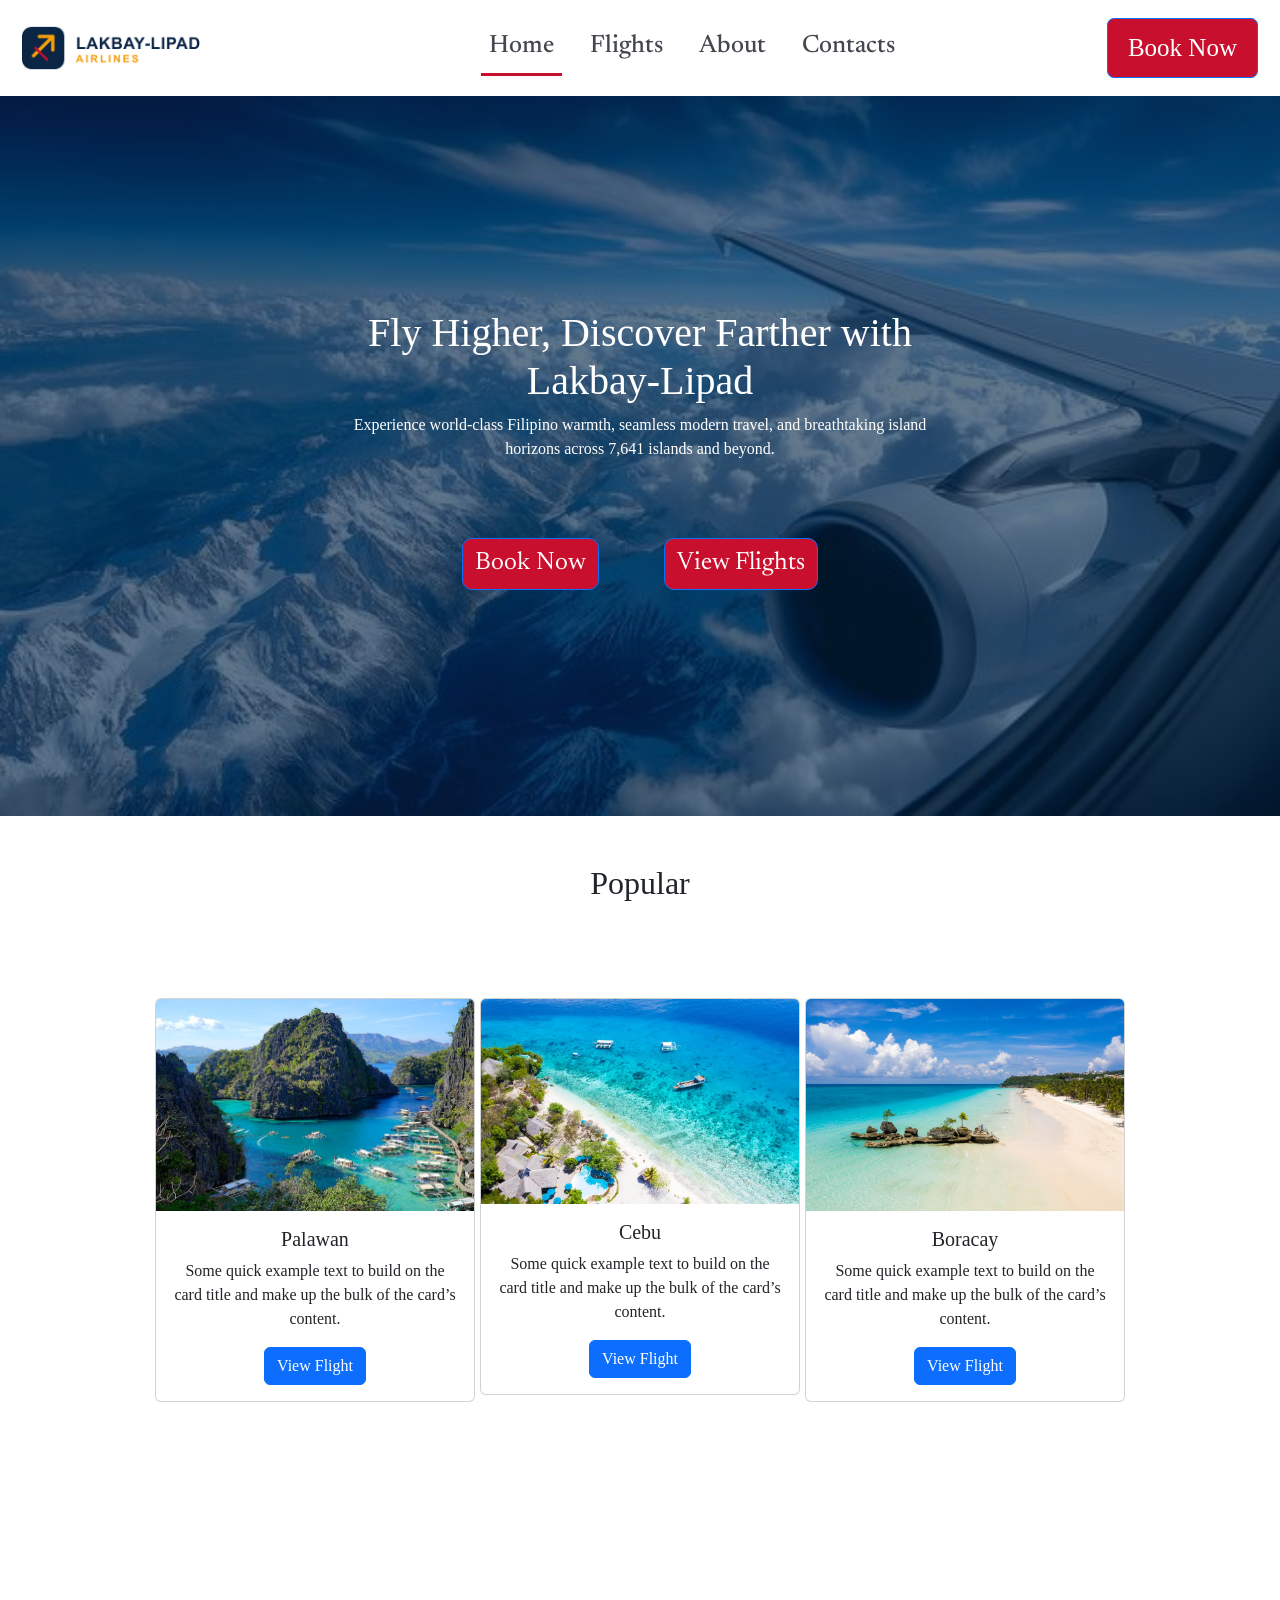
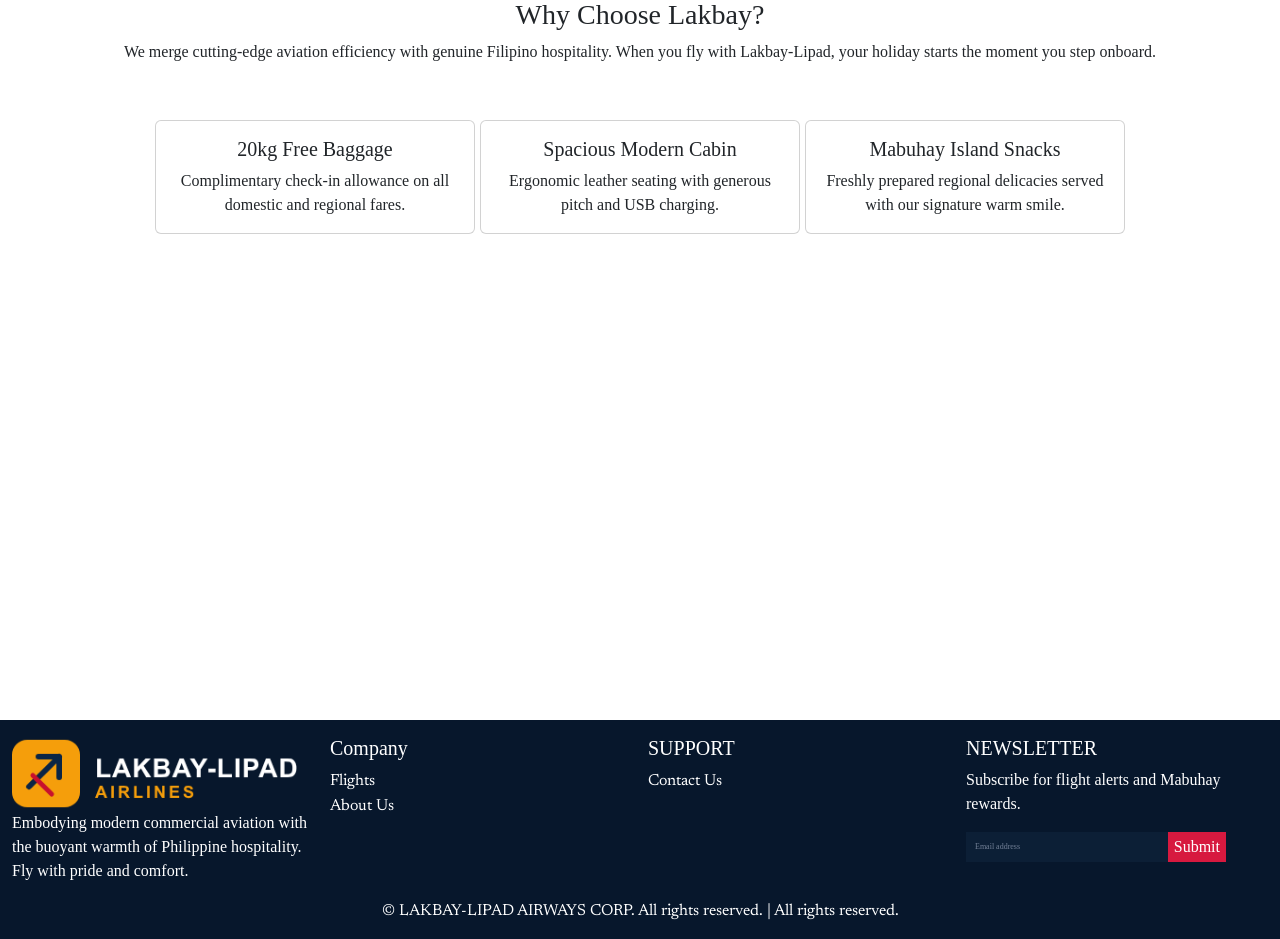
==== index.html @ 514e3f29 "Added capstone 1" ====
<!DOCTYPE html>
<html lang="en">
<head>
    <meta charset="UTF-8">
    <meta name="viewport" content="width=device-width, initial-scale=1.0">
    <title>Document</title>
    <!-- Font Style -->
    <link rel="preconnect" href="https://fonts.googleapis.com">
    <link rel="preconnect" href="https://fonts.gstatic.com" crossorigin>
    <link href="https://fonts.googleapis.com/css2?family=Newsreader:ital,opsz,wght@0,6..72,200..800;1,6..72,200..800&display=swap" rel="stylesheet">
    <!-- External CSS -->
    <link rel="stylesheet" href="./index.css">
    <!-- Bootstrap Css -->
    <link href="https://cdn.jsdelivr.net/npm/bootstrap@5.0.2/dist/css/bootstrap.min.css" rel="stylesheet" integrity="sha384-EVSTQN3/azprG1Anm3QDgpJLIm9Nao0Yz1ztcQTwFspd3yD65VohhpuuCOmLASjC" crossorigin="anonymous">
</head>
<body>
    <nav class="navbar navbar-expand-lg navbar-light bg-white">
        <div class="container-fluid">
            
            <!-- Logo -->
            <a id="navlogo" class="navbar-brand" href="./index.html">
                <img 
                src="./images/lakbaylipadlogo.png" 
                alt="Lakbay-Lipad Airlines"
                height="100%">
            </a>
            
            <!-- Hamburger -->
            <button id="Hamburger" 
            class="navbar-toggler" 
            type="button"
            data-bs-toggle="collapse"
            data-bs-target="#navbarNavAltMarkup"
            aria-controls="navbarNavAltMarkup"
            aria-expanded="false"
            aria-label="Toggle navigation">
            
            <span class="navbar-toggler-icon"></span>
            </button>
        
            <!-- Collapsible content -->
            <div class="collapse navbar-collapse" id="navbarNavAltMarkup">
            
                <!-- Navigation -->
                <div class="navbar-nav mx-auto text-center">
                    <a class="nav-link active" href="./index.html">Home</a>
                    <a class="nav-link" href="./Flights.html">Flights</a>
                    <a class="nav-link" href="./About.html">About</a>
                    <a class="nav-link" href="./Contact.html">Contacts</a>
                </div>
                
                <!-- Book button -->
                <div class="text-center">
                    <a id="book" class="btn btn-primary" href="./Flights.html">
                        Book Now
                    </a>
                </div>
            
            </div>
        
        </div>
    </nav>

<div class="container-fluid" id="landing">
    <div class="row justify-content-center py-5">
        <div class="col-md-6 pt-md-5 text-center text-white">
            <h1>Fly Higher, Discover Farther with
                Lakbay-Lipad
            </h1>
            <p>Experience world-class Filipino warmth, seamless modern travel, and
                breathtaking island horizons across 7,641 islands and beyond.
            </p>
            <!-- <button class="btn-primary">Book Now</button> -->
            <a id="booknow" class="btn btn-primary" href="./Flights.html" role="button">Book Now</a>
            <a class="btn btn-primary" href="./Flights.html" role="button">View Flights</a>
            
        </div>
    </div>
    
</div>
<!-- Featured Section -->
<div class="featured-section">
    
    <h2 class="text-center p-5">
        Popular 
    </h2>
    
    <div class="featured-cards">
        
        <!-- Card 1 -->
        <div class="featured-card">
            <div class="card">
                <img src="./images/Palawan.jpg" class="card-img-top img-fluid" alt="...">
                
                <div class="card-body text-center">
                    <h5 class="card-title">Palawan</h5>
                    
                    <p class="card-text">
                        Some quick example text to build on the card
                        title and make up the bulk of the card’s content.
                    </p>
                    
                    <a href="./PuertoPrincesaFlightDetails.html" class="btn btn-primary">
                        View Flight
                    </a>
                </div>
            </div>
        </div>
        
        <!-- Card 2 -->
        <div class="featured-card">
            <div class="card">
                <img src="./images/cebu.jpg" class="card-img-top img-fluid" alt="...">
                
                <div class="card-body text-center">
                    <h5 class="card-title">Cebu</h5>
                    
                    <p class="card-text">
                        Some quick example text to build on the card
                        title and make up the bulk of the card’s content.
                    </p>
                    
                    <a href="./CebuFlightDetails.html" class="btn btn-primary">
                        View Flight
                    </a>
                </div>
            </div>
        </div>
        
        <!-- Card 3 -->
        <div class="featured-card">
            <div class="card">
                <img src="./images/caticlan.jpg" class="card-img-top img-fluid" alt="...">
                
                <div class="card-body text-center">
                    <h5 class="card-title">Boracay</h5>
                    
                    <p class="card-text">
                        Some quick example text to build on the card
                        title and make up the bulk of the card’s content.
                    </p>
                    
                    <a href="./CaticlanFlightDetails.html" class="btn btn-primary">
                        View Flight
                    </a>
                </div>
            </div>
        </div>
        
    </div>
    
</div>

<!-- Featured Section -->
<div class="featured-section justify-content-center text-center">
    
    <h3 class="text-center">
        Why Choose Lakbay?
    </h3>
    <p>We merge cutting-edge aviation efficiency with genuine Filipino hospitality. When
        you fly with Lakbay-Lipad, your holiday starts the moment you step onboard.</p>
        
        <div class="featured-cards">
            
            <!-- Card 1 -->
            <div class="featured-card">
                <div class="card">
                    <div class="card-body">
                        <h5 class="card-title">20kg Free Baggage</h5>
                        
                        <p class="card-text">
                            Complimentary check-in allowance on
                            all domestic and regional fares.
                        </p>
                    </div>
                </div>
            </div>
            
            <!-- Card 2 -->
            <div class="featured-card">
                <div class="card">
                    <div class="card-body">
                        <h5 class="card-title">Spacious Modern Cabin</h5>
                        
                        <p class="card-text">
                            Ergonomic leather seating with
                            generous pitch and USB charging.
                        </p>
                    </div>
                </div>
            </div>
            
            <!-- Card 3 -->
            <div class="featured-card">
                <div class="card">
                    <div class="card-body">
                        <h5 class="card-title">Mabuhay Island Snacks</h5>
                        
                        <p class="card-text">
                            Freshly prepared regional delicacies
                            served with our signature warm smile.
                        </p>
                        
                    </div>
                </div>
            </div>
            
        </div>
        
    </div>
    
    <!--Footer Start-->
    
    <footer id="footer" class="text-white d-flex justify-content-center d-grid gap-2 py-3">
        <div class="container-fluid">
            <div class="row g-3">
                <!-- logo -->
                <div class="col-lg-3">
                    <img src="./images/lakbay-lipadlogo.png" alt="" class="img-fluid">
                    <p>Embodying modern commercial aviation with
                        the buoyant warmth of Philippine hospitality.
                        Fly with pride and comfort.
                    </p>
                </div>
                <!-- company -->
                <div class="col-lg-3">
                    <h5>
                        Company
                    </h5>
                    <div><a href="./Flights.html">Flights</a></div>
                    <div><a href="./About.html">About Us</a></div>
                </div>
                <!-- company -->
                <div class="col-lg-3">
                    <h5>
                        SUPPORT
                    </h5>
                    <a href="./Contact.html">Contact Us</a>
                </div>
                <!-- company -->
                <div class="col-lg-3">
                    <h5>
                        NEWSLETTER
                    </h5>
                    <p>
                        Subscribe for flight alerts and
                        Mabuhay rewards.
                    </p>
                    
                    <div class="newsletter">
                        
                        <input
                        type="email"
                        placeholder="Email address">
                        
                        <button>
                            Submit
                        </button>
                    </div>
                    
                </div>
            </div>
            <div class="row">
                <span>&copy;  LAKBAY-LIPAD AIRWAYS CORP. All rights reserved.
                    |
                    All rights reserved.
                </span>
            </div>
            
        </footer>
        
        <!-- Bootstrap JS -->
        <script src="https://cdn.jsdelivr.net/npm/bootstrap@5.0.2/dist/js/bootstrap.bundle.min.js" integrity="sha384-MrcW6ZMFYlzcLA8Nl+NtUVF0sA7MsXsP1UyJoMp4YLEuNSfAP+JcXn/tWtIaxVXM" crossorigin="anonymous">
        </script>
    </body>
    </html>
---- index.css ----
* {
    box-sizing: border-box;
    font-family: "Montserat";
}
/* Navbar and footer */
nav a{
    font-family: "Newsreader", serif !important;
    font-style: medium !important;
    font-weight: 500 !important;
    font-size: 25px !important;
    line-height: 100%;
    text-align: center;
    margin: 10px;
    color: #44474E !important;
    text-decoration: underline;
    text-decoration: #07172C !important;
}
.navbar-nav a {
  float: left;
  display: block;
  color: #f2f2f2;
  text-align: center;
  padding: 14px 16px;
  text-decoration: none;
  font-size: 17px;
  border-bottom: 3px solid transparent;
}
.navbar-nav a:hover {
  border-bottom: 3px solid #C8102E;
}
.navbar-nav a.active {
  border-bottom: 3px solid #C8102E;
}
#navlogo{
    height: 60px;
}
#footer{
    font-family: "Newsreader", serif;
    background-color: #07172C;
}
#footer span{
    font-family: "Newsreader", serif;
    text-align: center;
}
#footer a{
    font-family: "Newsreader", serif;
    text-decoration: none;
    color: white;
}
nav #book{
    font-family: 'Montserrat' !important;
    color: white !important;
    background-color: #C8102E;
    border-radius: 7px;
    padding: 10px 20px;
    font-size: 18px;
}
nav #Hamburger{
    border-color: black;
}
.newsletter {
    display: flex;

    max-width: 260px;
}

.newsletter input {
    flex: 1;

    border: 0;
    outline: none;

    background: #0c1f36;

    color: white;

    padding: 9px;

    font-size: 8px;
}

.newsletter input::placeholder {
    color: #738197;
}

.newsletter button {

    border: 0;

    background: #d7193f;

    color: white;
}
/*-------------------------------------- Navbar and Footer end -------------------------------------------*/

/*----------------------------------- index.html page-----------------------------------------------------*/

#landing {
    align-content: center;
    height: 80vh;
    background: linear-gradient(
        rgba(0, 34, 65, 0.61),
        rgba(0, 34, 65, 0.61)
    ),
    
        url("./images/planeinclouds.jpg");
        background-repeat: no-repeat;
        background-size: cover;
}
#landing h1,p{
    font-family: 'Montserrat' !important;
}

#landing a{
    font-family: "Newsreader", serif;
    margin: 10% 5%;
    font-size: 25px;
    border-radius: 10px;
    background-color: #C8102E;
    text-decoration: none;

}

.featured-section {
    font-family: "Newsreader", serif;
    width: 100%;
    padding: 0 5px;
}

.featured-cards {
    display: flex;
    justify-content: center;
    align-items: stretch;
    gap: 5px;
    padding: 40px 5px;
}

.featured-card {
    width: 20rem;
    height: 35rem;
}

/* Tablet and desktop */
@media (min-width: 768px) {

    .featured-cards {
        gap: 5px;
    }

    .featured-card {
        flex: 0 0 20rem;
    }

}

/* Mobile */
@media (max-width: 767px) {

    .featured-cards {
        flex-direction: column;
        align-items: center;
        gap: 15px;
    }

    .featured-card {
        width: 20rem;
        max-width: 100%;
    }

}

/* ---------------------------------------------------index.html end-------------------------------------- */

/* -----------------------------------------Flight.html start------------------------------ */
/*-------------------------------------SEARCH SUMMARY-------------------------------------*/

.search-summary {
    background: #eef2f7;

    min-height: 58px;

    padding: 10px 25px;

    display: flex;
    align-items: center;

    gap: 15px;
}

.search-item {
    background: white;

    border: 1px solid #e0e5ec;

    border-radius: 4px;

    padding: 9px 13px;

    display: flex;
    align-items: center;

    gap: 8px;

    font-size: 12px;

    box-shadow: 0 1px 2px rgba(0,0,0,.03);
}

.search-item i:first-child {
    color: #d7193f;
}

.search-item span {
    color: #667085;
}

.modify-search {
    margin-left: auto;

    border: 0;

    background: #dfe7f2;

    color: #183555;

    padding: 9px 14px;

    border-radius: 4px;

    font-size: 11px;

    font-weight: 600;
}


/* -------------------------------------FLIGHT PAGE------------------------------------- */

.flight-page {
    padding: 35px 0 55px;
}


/* -------------------------------------FILTER-------------------------------------*/

.filter-title {
    background: white;

    border: 1px solid #e2e7ee;

    padding: 15px;

    display: flex;
    justify-content: space-between;

    border-radius: 4px;

    margin-bottom: 12px;
}

.filter-title a {
    color: #d7193f;
    font-size: 11px;
}

.filter-card {
    background: white;

    border: 1px solid #e2e7ee;

    border-radius: 4px;

    padding: 20px;

    margin-bottom: 14px;
}

.filter-card h5 {
    font-size: 14px;
    margin-bottom: 15px;
}

.filter-heading {
    display: flex;
    justify-content: space-between;
}

.filter-heading span {
    background: #102d52;
    color: white;

    padding: 5px 8px;

    border-radius: 4px;

    font-size: 10px;
}

.filter-subtitle {
    color: #778397;
    font-size: 11px;
}

.filter-check {
    display: flex;

    align-items: center;

    gap: 8px;

    margin: 14px 0;

    font-size: 12px;
}

.filter-check input {
    accent-color: #d7193f;
}

.filter-check span {
    flex: 1;
}

.filter-check small {
    background: #e8edf4;
    padding: 3px 6px;
    border-radius: 4px;
}

.filter-check .priority {
    color: #d7193f;
    background: #fff0f3;
}

.time-check span {
    display: flex;
    flex-direction: column;
}

.time-check span small {
    background: none;
    padding: 0;
    color: #78869a;
}

.time-check > i {
    color: #f5a900;
}

.miles-card {
    background: #0b2b50;

    color: white;

    padding: 20px;

    min-height: 125px;

    border-radius: 4px;
}

.miles-card small {
    color: #f5a900;
    font-weight: bold;
    font-size: 10px;
}

.miles-card h5 {
    font-size: 14px;
    margin-top: 12px;
}

.miles-card p {
    color: #aebdce;
    font-size: 10px;
    line-height: 1.5;
}


/* -------------------------------------RESULTS HEADER-------------------------------------*/

.results-header {
    background: white;

    border: 1px solid #e2e7ee;

    padding: 15px;

    margin-bottom: 15px;

    display: flex;

    justify-content: space-between;

    align-items: center;
}

.results-header h4 {
    font-size: 16px;
    margin: 0;
}

.results-header p {
    color: #778397;
    font-size: 11px;
    margin: 4px 0 0;
}

/* -------------------------------------FLIGHT CARD-------------------------------------*/

.flight-card {
    background: white;

    border: 1px solid #dfe5ed;

    border-radius: 4px;

    overflow: hidden;
}

.flight-card-header {
    background: #edf2f7;

    padding: 7px 13px;

    display: flex;

    align-items: center;

    gap: 5px;

    font-size: 11px;
}

.flight-card:first-child .flight-card-header {
    background: #0b2b50;
    color: white;
}

.flight-card-header span {
    color: #63748b;
}

.flight-card:first-child .flight-card-header span {
    color: #b9c7d8;
}

.flight-card-header b {
    margin-left: auto;

    background: #f5a900;

    color: #102d52;

    padding: 4px 7px;

    border-radius: 3px;

    font-size: 9px;
}

.flight-card-header .on-time {
    background: white;
    color: #183555;
}

.flight-card-header .standard {
    background: white;
    color: #183555;
}

.flight-card-header .lowest {
    background: #fff2cf;
    color: #885800;
}


/* -------------------------------------ROUTE-------------------------------------*/

.flight-route {
    padding: 20px;

    display: flex;

    align-items: center;

    justify-content: space-between;
}

.airport strong {
    font-size: 28px;
    font-weight: 400;
}

.airport h4 {
    font-size: 26px;
    font-weight: 800;

    margin: 0;
}

.airport small {
    color: #778397;
    font-size: 10px;
}

.route-line {
    flex: 1;

    margin: 0 15px;

    text-align: center;

    position: relative;
}

.route-line::before {
    content: "";

    height: 1px;

    background: #bdc8d6;

    position: absolute;

    top: 25px;

    left: 0;
    right: 0;
}

.route-line span {
    font-size: 10px;

    color: #52647b;

    background: white;

    position: relative;

    padding: 0 5px;
}

.route-line i {
    position: relative;

    display: block;

    color: #102d52;

    margin: 3px 0;

    transform: rotate(90deg);
}

.route-line small {
    color: #d7193f;
    font-size: 9px;
}


/* -------------------------------------FLIGHT FEATURES-------------------------------------*/

.flight-features {
    display: flex;

    gap: 15px;

    padding: 0 20px 15px;

    color: #68778c;

    font-size: 10px;
}


/* -------------------------------------FLIGHT PRICE-------------------------------------*/

.starting-price {
    background: #edf2f7;

    padding: 14px;

    display: flex;

    justify-content: space-between;

    align-items: center;
}

.starting-price small {
    display: block;

    color: #607086;

    font-size: 9px;
}

.starting-price strong {
    font-size: 26px;
}

.starting-price span {
    color: #65748a;
    font-size: 10px;
}

.select-flight {
    background: #d7193f;

    color: white;

    padding: 10px 20px;

    border-radius: 4px;

    font-size: 11px;

    font-weight: bold;
    text-decoration: none;
}

.select-flight:hover {
    background: #b91235;
    color: white;
}


/* -------------------------------------LOAD MORE-------------------------------------*/

.load-more {
    text-align: center;
    margin-top: 25px;
}

.load-more button {
    background: white;

    border: 1px solid #dce2ea;

    padding: 12px 30px;

    border-radius: 4px;

    color: #173555;

    font-size: 11px;
}


/* -------------------------------------TRANSFER-------------------------------------*/

.transfer-section {
    background: white;

    padding: 35px 0;
}

.transfer-content {
    display: flex;

    justify-content: space-between;

    align-items: center;
}

.transfer-content > div:first-child {
    max-width: 75%;
}

.transfer-content small {
    color: #d7193f;

    font-size: 10px;

    font-weight: bold;
}

.transfer-content h2 {
    font-size: 25px;

    margin: 10px 0 5px;
}

.transfer-content p {
    color: #718096;

    font-size: 12px;

    max-width: 700px;
}

.speedboat {
    background: #f1f5f9;

    padding: 14px;

    display: flex;

    gap: 12px;

    align-items: center;
}

.speedboat > i {
    background: #f5a900;

    color: white;

    padding: 12px;

    font-size: 20px;
}

.speedboat strong {
    display: block;

    font-size: 13px;
}

.speedboat small {
    display: block;

    color: #718096;
}


/* -----------------------------------------Flight.html end------------------------------ */
.about-hero {
    min-height: 355px;
    position: relative;

    background-image:
        url("./images/hero-airplane.jpg");

    background-size: cover;
    background-position: center;

    color: white;
    overflow: hidden;
}

.hero-overlay {
    position: absolute;
    inset: 0;

    background:
        linear-gradient(
            90deg,
            rgba(5, 32, 62, .95) 0%,
            rgba(5, 32, 62, .82) 45%,
            rgba(5, 32, 62, .55) 100%
        );
}

.hero-content {
    position: relative;
    z-index: 2;
    padding-top: 75px;
    padding-bottom: 25px;
}

.hero-badge {
    display: inline-block;

    background: rgba(255, 255, 255, .12);
    border: 1px solid rgba(255, 255, 255, .25);

    padding: 5px 12px;
    border-radius: 20px;

    font-size: 10px;
    font-weight: 600;
    letter-spacing: .4px;

    margin-bottom: 13px;
}

.hero-badge i {
    color: #f5a900;
}

.hero-content h1 {
    font-size: 42px;
    line-height: 1.05;
    font-weight: 800;

    margin-bottom: 14px;
}

.hero-content h1 span {
    color: #f5a900;
}

.hero-content > p {
    max-width: 530px;

    color: #cbd6e4;

    font-size: 14px;
    line-height: 1.7;

    margin-bottom: 18px;
}

.hero-buttons {
    display: flex;
    gap: 10px;
}

.btn-primary-custom,
.btn-secondary-custom {
    padding: 10px 16px;
    border-radius: 3px;

    font-size: 11px;
    font-weight: 600;
}

.btn-primary-custom {
    background: #d7193f;
    color: white;
    text-decoration: none;
}

.btn-primary-custom:hover {
    background: #b91235;
    color: white;
}

.btn-secondary-custom {
    background: rgba(255, 255, 255, .12);
    border: 1px solid rgba(255, 255, 255, .25);
    color: white;
    text-decoration: none;
}

.btn-secondary-custom:hover {
    background: white;
    color: #102947;
}

.hero-bottom {
    display: flex;
    justify-content: space-between;
    align-items: center;

    border-top: 1px solid rgba(255, 255, 255, .15);

    margin-top: 25px;
    padding-top: 13px;

    color: #9eafc3;

    font-size: 9px;
    letter-spacing: .6px;
}

.hero-bottom i {
    color: #f5a900;
}


/* ------------------------------------STORY--------------------------------------------------*/

.story-section {
    background: #f7f8fc;
    padding: 30px 0 35px;
}


.story-section h2,
.crew-section h2 {
    font-size: 24px;
    font-weight: 800;
    color: #132b4d;

    margin-bottom: 7px;
}

.section-description {
    color: #667085;
    font-size: 12px;
    line-height: 1.6;

    max-width: 310px;
}


/*-------------------------------AIRCRAFT MANIFEST-----------------------------------------------*/

.aircraft-card {
    background: #edf3ff;

    border-left: 3px solid #f5a900;

    border-radius: 6px;

    padding: 12px;

    position: relative;

    margin-top: 15px;

    overflow: hidden;
}

.aircraft-label {
    color: #f5a900;

    font-size: 8px;
    font-weight: 700;

    letter-spacing: .5px;
}

.aircraft-card h5 {
    font-size: 12px;
    color: #132b4d;

    margin: 4px 0;
}

.aircraft-card p {
    font-size: 9px;
    line-height: 1.5;

    color: #667085;

    margin: 0;

    max-width: 240px;
}

.aircraft-icon {
    position: absolute;
    right: 12px;
    top: 12px;

    color: #f5a900;
}


/*------------------------------------STORY CARD----------------------------------------------- */

.story-card {
    background: white;

    border: 1px solid #e2e6ed;
    border-radius: 9px;

    padding: 18px;

    height: 100%;

    box-shadow: 0 3px 10px rgba(20, 40, 70, .03);
}

.story-card p {
    color: #46566d;

    font-size: 12px;
    line-height: 1.65;

    margin-bottom: 10px;
}

.story-card p span {
    color: #d7193f;
    font-weight: 600;
}

.story-features {
    display: flex;
    gap: 20px;

    border-top: 1px solid #eeeeee;

    padding-top: 13px;
    margin-top: 10px;
}

.story-features > div {
    flex: 1;

    display: flex;
    align-items: flex-start;
    gap: 8px;
}

.story-features i {
    font-size: 15px;
    color: #f5a900;
}

.story-features > div:nth-child(2) i {
    color: #607d9d;
}

.story-features > div:nth-child(3) i {
    color: #d7193f;
}

.story-features strong {
    display: block;

    font-size: 11px;
    color: #132b4d;
}

.story-features small {
    display: block;

    font-size: 8px;
    line-height: 1.4;

    color: #7a8697;
}


/*
   STATISTICS */

.stats-row {
    margin-top: 20px;
}

.stat-card {
    background: white;

    border: 1px solid #e5e8ee;
    border-radius: 8px;

    padding: 15px;

    min-height: 105px;

    position: relative;
}

.Mission {
    font-size: 23px;
    font-weight: 800;

    color: #C8102E;
}

.Vission {
    font-size: 23px;
    font-weight: 800;

    color: #f5a900;
}
.stat-title {
    font-size: 11px;
    font-weight: 700;

    color: #263c58;

    margin-top: 2px;
}

.stat-card p {
    color: #8a94a4;

    font-size: 8px;
    line-height: 1.4;

    max-width: 170px;

    margin: 3px 0 0;
}

.stat-icon {
    position: absolute;

    right: 15px;
    top: 18px;

    color: #f5a900;
}


/* -------------------------------------CREW SECTION-------------------------------------*/

.crew-section {
    background: #edf3ff;

    padding: 35px 0 45px;
}

.crew-intro {
    color: #69788c;

    font-size: 11px;
    line-height: 1.6;

    max-width: 330px;

    margin-left: auto;
    margin-bottom: 5px;
}


/* -------------------------------------CREW CARDS-------------------------------------*/

.core-card {
    background: white;

    border-radius: 8px;

    overflow: hidden;

    border: 1px solid #e2e6ed;

    height: 100%;
}

.crew-image {
    height: 180px;

    position: relative;

    overflow: hidden;
}

.crew-image img {
    width: 100%;
    height: 100%;

    object-fit: cover;

    display: block;
}

.crew-image span {
    position: absolute;

    top: 8px;
    right: 8px;

    background: #102947;
    color: white;

    padding: 4px 7px;

    font-size: 7px;
    font-weight: 700;

    border-radius: 2px;
}

.crew-info {
    padding: 13px;
}

.crew-info h4 {
    color: #163355;

    font-size: 13px;
    font-weight: 800;

    margin-bottom: 2px;
}

.crew-info h6 {
    color: #d7193f;

    font-size: 9px;
    font-weight: 600;

    margin-bottom: 8px;
}

.crew-info p {
    color: #737e8e;

    font-size: 9px;
    line-height: 1.55;

    min-height: 54px;

    margin-bottom: 10px;
}

.crew-info small {
    display: block;

    border-top: 1px solid #eeeeee;

    padding-top: 8px;

    color: #596577;

    font-size: 7px;
    font-weight: 600;
}


/* -------------------------------------JOIN CARD-------------------------------------*/

.join-card {
    height: 100%;

    background: white;

    border: 1px solid #dce2eb;
    border-radius: 8px;

    padding: 20px;

    text-align: center;

    display: flex;
    flex-direction: column;
    justify-content: center;
    align-items: center;
}

.join-icon {
    width: 36px;
    height: 36px;

    border-radius: 50%;

    display: flex;
    align-items: center;
    justify-content: center;

    border: 1px solid #f2a9b9;

    color: #d7193f;

    font-size: 24px;

    margin-bottom: 12px;
}

.join-card .section-label {
    font-size: 8px;
}

.join-card h3 {
    color: #132b4d;

    font-size: 15px;
    font-weight: 800;

    margin-bottom: 7px;
}

.join-card p {
    color: #7b8797;

    font-size: 9px;
    line-height: 1.5;

    max-width: 220px;

    margin-bottom: 13px;
}

.join-btn {
    width: 100%;

    text-decoration: none;
    background: #102947;
    color: white;

    border-radius: 3px;

    padding: 9px;

    font-size: 9px;
    font-weight: 600;
}

.join-btn:hover {
    background: #173d64;
    color: white;
}

.join-card > small {
    color: #8b95a3;

    font-size: 7px;

    margin-top: 8px;
}


/* -------------------------------------CTA-------------------------------------*/

.cta-section {
    background:
        linear-gradient(
            110deg,
            #211c40,
            #082c50
        );

    padding: 25px 0;
}

.cta-box {
    background: #0d2746;

    border: 1px solid rgba(255, 255, 255, .08);

    border-radius: 7px;

    padding: 20px 25px;

    display: flex;
    align-items: center;
    justify-content: space-between;

    gap: 25px;
}

.cta-label {
    color: #f5a900;

    font-size: 8px;
    font-weight: 700;

    margin-bottom: 5px;
}

.cta-box h2 {
    color: white;

    font-size: 22px;
    font-weight: 800;

    margin-bottom: 4px;
}

.cta-box p {
    color: #9facbd;

    font-size: 10px;

    max-width: 480px;

    margin: 0;
}

.cta-buttons {
    display: flex;
    gap: 10px;

    flex-shrink: 0;
}

.cta-primary,
.cta-secondary {
    padding: 11px 17px;

    border-radius: 3px;

    font-size: 9px;
    font-weight: 600;
}

.cta-primary {
    background: #d7193f;
    color: white;
}

.cta-primary:hover {
    background: #b91235;
    color: white;
}

.cta-secondary {
    background: #233a55;

    border: 1px solid #40546c;

    color: white;
}

.cta-secondary:hover {
    background: white;
    color: #132b4d;
}

/* =====================================================
   FLIGHT DETAILS
===================================================== */

/* =====================================================
   DETAIL HEADER
===================================================== */

.flight-detail-header {
    background: #0b2b50;

    color: white;

    padding: 20px 0;
}

.route-label {
    display: flex;

    gap: 10px;

    align-items: center;

    margin-bottom: 7px;
}

.route-label strong {
    background: #d7193f;

    padding: 5px 9px;

    font-size: 9px;
}

.route-label span {
    font-size: 9px;

    color: #b8c7d8;
}

.flight-detail-header h1 {
    font-size: 25px;

    margin: 0 0 6px;
}

.flight-detail-header h1 span {
    color: #b7c6d7;

    font-weight: 400;
}

.flight-detail-header h1 i {
    color: #f5a900;

    font-size: 20px;
}

.flight-detail-header p {
    color: #bdc9d7;

    font-size: 10px;

    margin: 0;
}

.duration-box {
    background: rgba(255,255,255,.05);

    border: 1px solid rgba(255,255,255,.12);

    border-radius: 8px;

    padding: 10px 15px;

    text-align: right;

    position: relative;
}

.duration-box small {
    display: block;

    font-size: 8px;
}

.duration-box strong {
    font-size: 17px;
}

.duration-box i {
    position: absolute;

    right: 10px;

    top: 18px;

    color: #f5a900;
}


/* =====================================================
   DETAILS PAGE
===================================================== */

.details-page {
    padding: 30px 0;

    background: #f5f7fb;
}

.detail-card {
    background: white;

    border: 1px solid #e0e5ec;

    border-radius: 8px;

    padding: 18px;

    margin-bottom: 18px;

    box-shadow: 0 2px 5px rgba(0,0,0,.03);
}


/* =====================================================
   TABS
===================================================== */

.detail-tabs {
    background: #edf2fc;

    display: flex;

    border-radius: 6px;

    padding: 4px;

    margin-bottom: 18px;
}

.detail-tabs button {
    flex: 1;

    border: 0;

    background: transparent;

    padding: 8px;

    color: #56657a;

    font-size: 10px;
}

.detail-tabs button.active {
    background: white;

    border-radius: 5px;

    color: #102d52;

    font-weight: bold;
}


/* =====================================================
   SCHEDULE
===================================================== */

.schedule {
    background: #f1f5fc;

    border: 1px solid #dfe6f0;

    border-radius: 7px;

    padding: 18px;

    display: flex;

    align-items: center;
}

.schedule-airport {
    width: 30%;
}

.schedule-airport > strong {
    font-size: 24px;
}

.schedule-airport h4 {
    font-size: 12px;

    margin: 0;
}

.schedule-airport small {
    color: #69778b;

    display: block;

    font-size: 8px;
}

.schedule-airport span {
    background: #e0eafb;

    display: inline-block;

    padding: 5px;

    margin-top: 7px;

    font-size: 7px;
}

.schedule-middle {
    flex: 1;

    text-align: center;
}

.schedule-middle > small {
    color: #07845a;

    font-size: 9px;
}

.schedule-middle > strong {
    display: block;

    font-size: 9px;

    margin-top: 5px;
}

.schedule-middle > small:last-child {
    color: #68778b;

    font-size: 7px;
}

.schedule-line {
    display: flex;

    align-items: center;

    justify-content: center;

    margin: 3px 0;
}

.schedule-line span {
    height: 2px;

    background: #c6cfdb;

    flex: 1;
}

.schedule-line i {
    color: #d7193f;

    padding: 0 10px;
}


/* =====================================================
   SPECS
===================================================== */

.specs {
    display: grid;

    grid-template-columns: repeat(4, 1fr);

    gap: 10px;

    margin-top: 15px;
}

.specs > div {
    background: #f7f8fc;

    border: 1px solid #e3e7ee;

    border-radius: 6px;

    padding: 12px;

    display: flex;

    gap: 8px;
}

.specs i {
    color: #d7193f;
}

.specs span {
    font-size: 8px;

    color: #68778b;
}

.specs strong {
    display: block;

    color: #102d52;

    font-size: 10px;
}


/* =====================================================
   FARE EXPERIENCE
===================================================== */

.section-heading {
    display: flex;

    justify-content: space-between;

    align-items: center;

    margin-bottom: 15px;
}

.section-heading h3 {
    font-size: 16px;

    margin: 0;
}

.section-heading p {
    color: #718096;

    font-size: 9px;

    margin: 3px 0 0;
}

.section-heading > span {
    background: #dce8fa;

    padding: 6px 8px;

    color: #173555;

    font-size: 8px;

    font-weight: bold;
}

.fare-card {
    background: #f5f7fc;

    border: 1px solid transparent;

    border-radius: 7px;

    padding: 14px;

    height: 100%;
}

.fare-card.selected {
    border: 2px solid #d7193f;
}

.fare-top {
    display: flex;

    justify-content: space-between;

    color: #d7193f;
}

.fare-top span {
    background: #dce8fa;

    color: #173555;

    font-size: 7px;

    padding: 4px 6px;

    font-weight: bold;
}

.fare-top .popular {
    background: #f5a900;
}

.fare-top .vip {
    background: #102d52;
    color: white;
}

.fare-card h4 {
    font-size: 13px;

    margin: 10px 0 3px;
}

.fare-card p {
    color: #6e7b8e;

    font-size: 8px;
}

.fare-card ul {
    padding: 0;

    list-style: none;

    font-size: 8px;

    line-height: 1.8;

    min-height: 90px;
}

.fare-card li {
    color: #273b55;
}

.fare-card li.disabled {
    color: #aeb5bf;
}

.fare-bottom {
    border-top: 1px solid #dce1e8;

    padding-top: 8px;

    display: flex;

    justify-content: space-between;
}

.fare-bottom small {
    color: #69778b;

    font-size: 8px;
}

.fare-bottom strong {
    font-size: 11px;
}

.price-red {
    color: #d7193f;
}


/* =====================================================
   SERVICES
===================================================== */

.services-card {
    margin-bottom: 0;
}

.add-ons {
    color: #d7193f !important;

    background: transparent !important;
}

.service-card {
    background: #f5f7fc;

    border: 1px solid #e1e6ee;

    border-radius: 7px;

    overflow: hidden;
}

.service-card > img {
    width: 100%;

    height: 130px;

    object-fit: cover;
}

.service-card > div {
    padding: 12px;
}

.service-card small {
    color: #d7193f;

    font-weight: bold;

    font-size: 8px;
}

.service-card h4 {
    font-size: 12px;

    margin: 5px 0;
}

.service-card p {
    color: #69778b;

    font-size: 8px;

    min-height: 40px;
}

.service-card > div > strong {
    font-size: 12px;
}

.service-card button {
    float: right;

    border: 0;

    background: #dfebfc;

    color: #173555;

    padding: 7px 10px;

    border-radius: 5px;

    font-size: 8px;

    font-weight: bold;
}


/* =====================================================
   FARE SUMMARY
===================================================== */

.fare-summary {
    background: white;

    border: 1px solid #e0e5ec;

    border-radius: 8px;

    padding: 18px;

    box-shadow: 0 4px 12px rgba(0,0,0,.08);

    position: sticky;

    top: 15px;
}

.summary-heading {
    display: flex;

    justify-content: space-between;

    align-items: center;
}

.summary-heading h3 {
    font-size: 16px;
}

.summary-heading h3 i {
    color: #d7193f;
}

.summary-heading span {
    background: #e0eafb;

    padding: 5px;

    font-size: 8px;

    font-weight: bold;
}

.summary-flight {
    background: #f0f4fb;

    border: 1px solid #dde5f0;

    border-radius: 6px;

    padding: 10px;

    position: relative;

    margin: 10px 0 15px;
}

.summary-flight strong {
    display: block;

    font-size: 10px;
}

.summary-flight small {
    color: #66758a;

    font-size: 8px;
}

.summary-flight i {
    position: absolute;

    right: 10px;

    top: 14px;

    color: #d7193f;
}

.summary-lines > div {
    display: flex;

    justify-content: space-between;

    font-size: 9px;

    margin-bottom: 9px;
}

.summary-lines strong {
    color: #173555;
}

.promo {
    margin-top: 15px;
}

.promo label {
    font-size: 8px;

    font-weight: bold;

    display: block;

    margin-bottom: 5px;
}

.promo div {
    display: flex;
}

.promo input {
    flex: 1;

    border: 1px solid #dce3ec;

    padding: 8px;

    font-size: 8px;
}

.promo button {
    background: #102d52;

    color: white;

    border: 0;

    padding: 0 12px;

    font-size: 8px;

    font-weight: bold;
}

.total {
    border-top: 1px solid #e1e5eb;

    margin-top: 15px;

    padding-top: 15px;

    display: flex;

    justify-content: space-between;

    align-items: center;
}

.total span {
    display: block;

    font-size: 11px;

    font-weight: bold;
}

.total small {
    display: block;

    color: #8993a2;

    font-size: 7px;
}

.total > strong {
    font-size: 25px;
}

.total > strong small {
    display: inline;

    font-size: 8px;
}

.continue-btn {
    display: block;

    background: #d7193f;

    color: white;

    text-align: center;

    padding: 12px;

    border-radius: 7px;

    margin-top: 15px;

    font-size: 10px;

    font-weight: bold;
}

.continue-btn:hover {
    color: white;

    background: #b91235;
}

.secure {
    text-align: center;

    color: #7b8797;

    font-size: 7px;

    margin: 12px 0 0;
}


/* =====================================================
   RESPONSIVE
===================================================== */

@media (max-width: 991px) {

    .navbar-nav {
        gap: 0;
    }

    .nav-link {
        padding: 10px !important;
    }

    .nav-actions {
        display: none;
    }

    .search-summary {
        flex-wrap: wrap;
    }

    .modify-search {
        margin-left: 0;
    }

    .fare-summary {
        position: static;
    }

}

.contact-section {
    font-family: "Newsreader", serif;
    width: 100%;
    padding: 0 5px;
}

.contact-cards {
    display: flex;
    justify-content: center;
    align-items: stretch;
    gap: 5px;
    padding: 40px 5px;
}

.contact-card {
    width: 20rem;
}
@media (max-width: 767px) {

    .search-summary {
        padding: 10px;
    }

    .search-item {
        width: 100%;
    }

    .results-header {
        flex-direction: column;

        align-items: flex-start;

        gap: 10px;
    }

    .sort-buttons {
        width: 100%;
    }

    .sort-buttons button {
        flex: 1;
    }

    .flight-route {
        padding: 15px 10px;
    }

    .airport strong {
        font-size: 21px;
    }

    .airport h4 {
        font-size: 20px;
    }

    .route-line {
        margin: 0 5px;
    }

    .flight-features {
        flex-wrap: wrap;
    }

    .transfer-content {
        flex-direction: column;

        align-items: flex-start;

        gap: 20px;
    }

    .transfer-content > div:first-child {
        max-width: 100%;
    }

    .booking-progress {
        overflow-x: auto;
    }

    .progress-step {
        min-width: 160px;
    }

    .flight-detail-header h1 {
        font-size: 21px;
    }

    .duration-box {
        margin-top: 15px;
        text-align: left;
    }

    .schedule {
        flex-direction: column;

        gap: 20px;
    }

    .schedule-airport {
        width: 100%;

        text-align: center !important;
    }

    .schedule-middle {
        width: 100%;
    }

    .specs {
        grid-template-columns: 1fr 1fr;
    }

    .section-heading {
        flex-direction: column;

        align-items: flex-start;

        gap: 10px;
    }

}

#form {
    background: white;

    border: 1px solid #e2e6ed;
    border-radius: 9px;

    padding: 18px;

    height: 100%;

    box-shadow: 0 3px 10px rgba(20, 40, 70, .03);
}
#form #header{
    color:#07172C;
}
.map-container {
    width: 100%;
    height: 400px;
    overflow: hidden;
    border-radius: 8px;
}

.map-container iframe {
    width: 100%;
    height: 100%;
    border: 0;
    display: block;
}
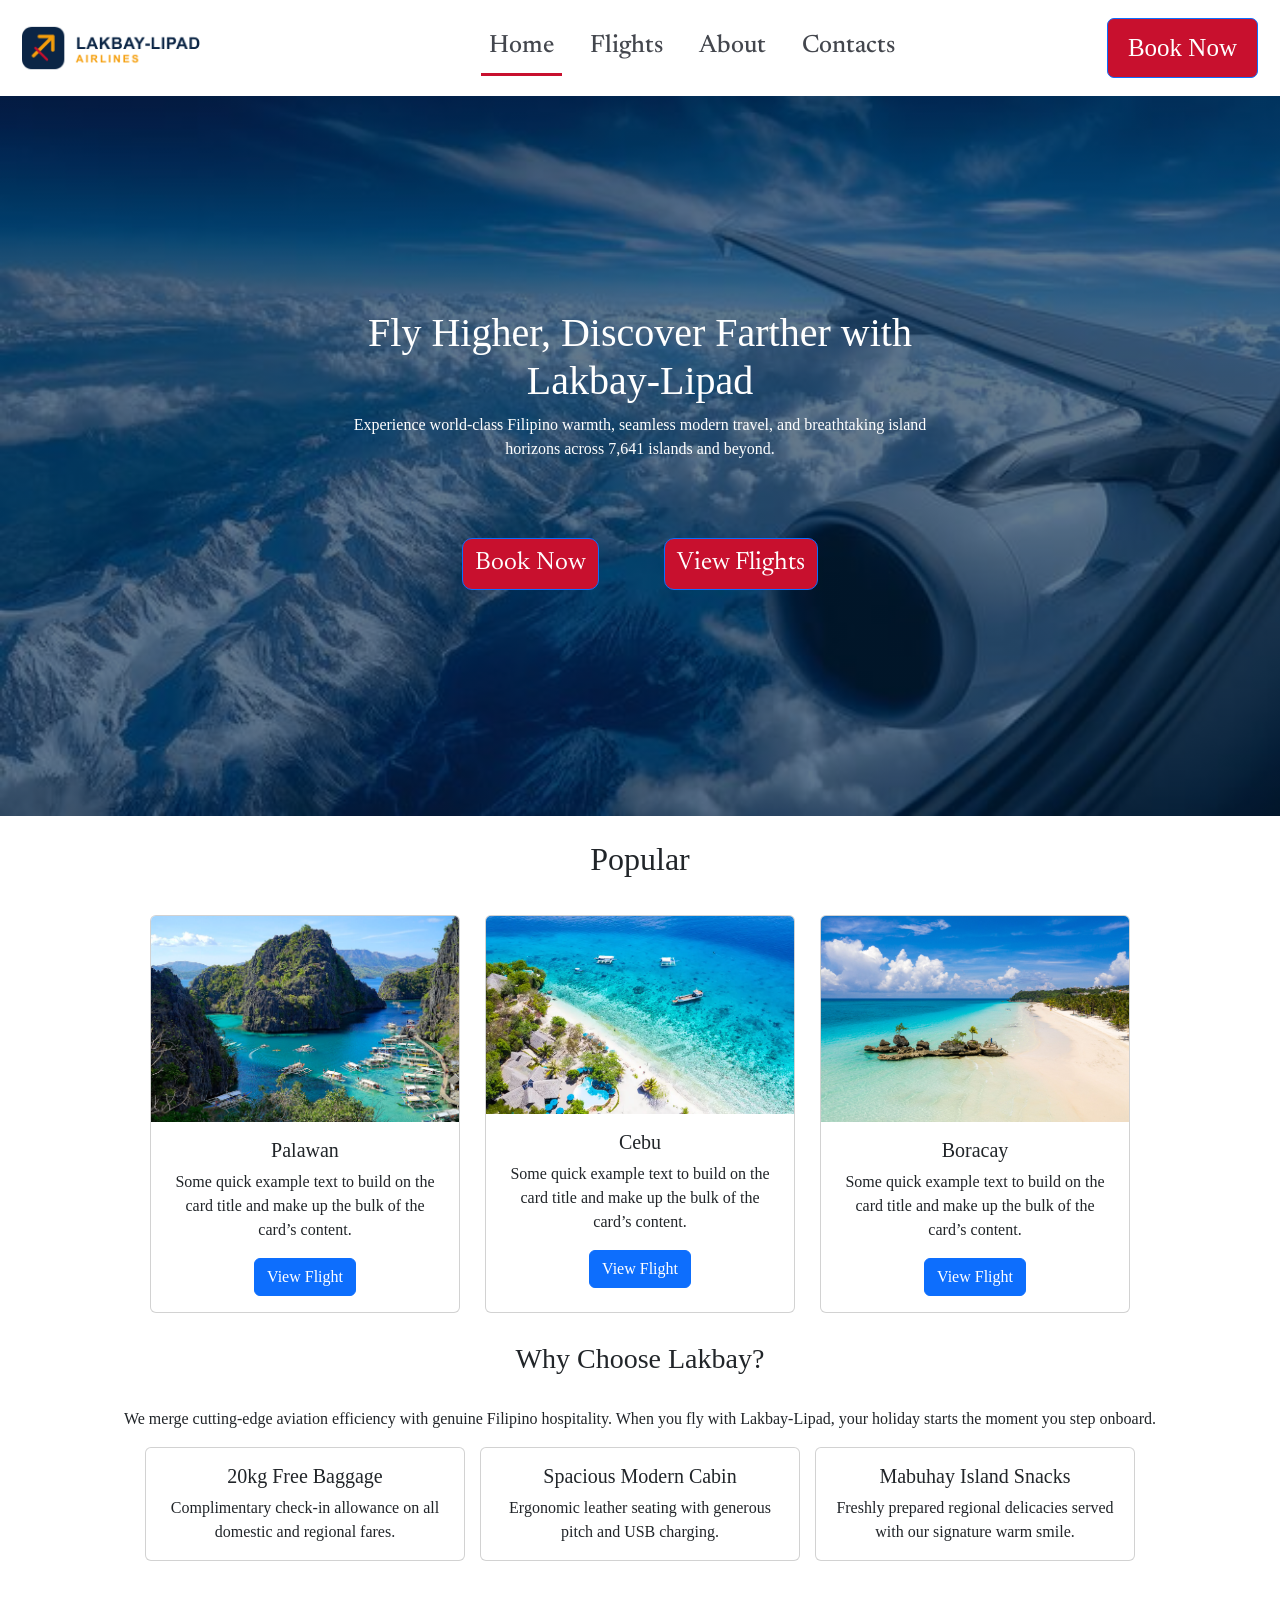
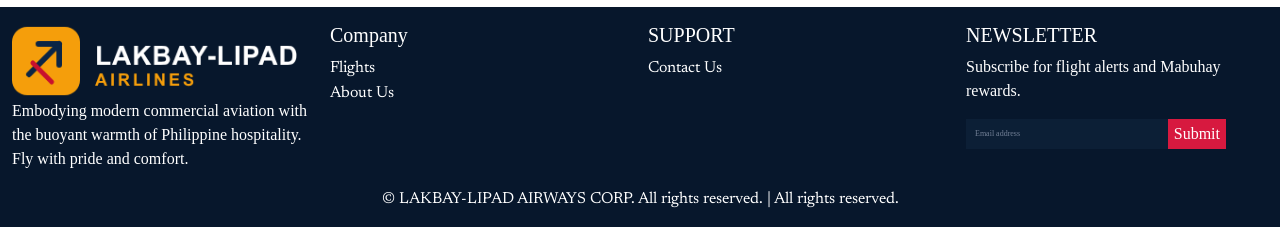
==== commit 3b9fbf4a: "Fixed responsiveness" ====
--- a/index.html
+++ b/index.html
@@ -61,117 +61,48 @@
         </div>
     </nav>
 
-<div class="container-fluid" id="landing">
-    <div class="row justify-content-center py-5">
-        <div class="col-md-6 pt-md-5 text-center text-white">
-            <h1>Fly Higher, Discover Farther with
-                Lakbay-Lipad
-            </h1>
-            <p>Experience world-class Filipino warmth, seamless modern travel, and
-                breathtaking island horizons across 7,641 islands and beyond.
-            </p>
-            <!-- <button class="btn-primary">Book Now</button> -->
-            <a id="booknow" class="btn btn-primary" href="./Flights.html" role="button">Book Now</a>
-            <a class="btn btn-primary" href="./Flights.html" role="button">View Flights</a>
-            
+    <div class="container-fluid" id="landing">
+        <div class="row justify-content-center py-5">
+            <div class="col-md-6 pt-md-5 text-center text-white">
+                <h1>Fly Higher, Discover Farther with
+                    Lakbay-Lipad
+                </h1>
+                <p>Experience world-class Filipino warmth, seamless modern travel, and
+                    breathtaking island horizons across 7,641 islands and beyond.
+                </p>
+                <!-- <button class="btn-primary">Book Now</button> -->
+                <a id="booknow" class="btn btn-primary" href="./Flights.html" role="button">Book Now</a>
+                <a class="btn btn-primary" href="./Flights.html" role="button">View Flights</a>
+                
+            </div>
         </div>
+        
     </div>
-    
-</div>
-<!-- Featured Section -->
-<div class="featured-section">
-    
-    <h2 class="text-center p-5">
-        Popular 
-    </h2>
-    
-    <div class="featured-cards">
-        
-        <!-- Card 1 -->
-        <div class="featured-card">
-            <div class="card">
-                <img src="./images/Palawan.jpg" class="card-img-top img-fluid" alt="...">
-                
-                <div class="card-body text-center">
-                    <h5 class="card-title">Palawan</h5>
-                    
-                    <p class="card-text">
-                        Some quick example text to build on the card
-                        title and make up the bulk of the card’s content.
-                    </p>
-                    
-                    <a href="./PuertoPrincesaFlightDetails.html" class="btn btn-primary">
-                        View Flight
-                    </a>
-                </div>
-            </div>
-        </div>
-        
-        <!-- Card 2 -->
-        <div class="featured-card">
-            <div class="card">
-                <img src="./images/cebu.jpg" class="card-img-top img-fluid" alt="...">
-                
-                <div class="card-body text-center">
-                    <h5 class="card-title">Cebu</h5>
-                    
-                    <p class="card-text">
-                        Some quick example text to build on the card
-                        title and make up the bulk of the card’s content.
-                    </p>
-                    
-                    <a href="./CebuFlightDetails.html" class="btn btn-primary">
-                        View Flight
-                    </a>
-                </div>
-            </div>
-        </div>
-        
-        <!-- Card 3 -->
-        <div class="featured-card">
-            <div class="card">
-                <img src="./images/caticlan.jpg" class="card-img-top img-fluid" alt="...">
-                
-                <div class="card-body text-center">
-                    <h5 class="card-title">Boracay</h5>
-                    
-                    <p class="card-text">
-                        Some quick example text to build on the card
-                        title and make up the bulk of the card’s content.
-                    </p>
-                    
-                    <a href="./CaticlanFlightDetails.html" class="btn btn-primary">
-                        View Flight
-                    </a>
-                </div>
-            </div>
-        </div>
-        
-    </div>
-    
-</div>
-
-<!-- Featured Section -->
-<div class="featured-section justify-content-center text-center">
-    
-    <h3 class="text-center">
-        Why Choose Lakbay?
-    </h3>
-    <p>We merge cutting-edge aviation efficiency with genuine Filipino hospitality. When
-        you fly with Lakbay-Lipad, your holiday starts the moment you step onboard.</p>
+    <!-- Featured Section -->
+    <div class="featured-section">
+        
+        <h2 class="text-center p-4">
+            Popular 
+        </h2>
         
         <div class="featured-cards">
             
             <!-- Card 1 -->
             <div class="featured-card">
                 <div class="card">
-                    <div class="card-body">
-                        <h5 class="card-title">20kg Free Baggage</h5>
+                    <img src="./images/Palawan.jpg" class="card-img-top img-fluid" alt="...">
+                    
+                    <div class="card-body text-center">
+                        <h5 class="card-title">Palawan</h5>
                         
                         <p class="card-text">
-                            Complimentary check-in allowance on
-                            all domestic and regional fares.
+                            Some quick example text to build on the card
+                            title and make up the bulk of the card’s content.
                         </p>
+                        
+                        <a href="./PuertoPrincesaFlightDetails.html" class="btn btn-primary">
+                            View Flight
+                        </a>
                     </div>
                 </div>
             </div>
@@ -179,13 +110,19 @@
             <!-- Card 2 -->
             <div class="featured-card">
                 <div class="card">
-                    <div class="card-body">
-                        <h5 class="card-title">Spacious Modern Cabin</h5>
+                    <img src="./images/cebu.jpg" class="card-img-top img-fluid" alt="...">
+                    
+                    <div class="card-body text-center">
+                        <h5 class="card-title">Cebu</h5>
                         
                         <p class="card-text">
-                            Ergonomic leather seating with
-                            generous pitch and USB charging.
+                            Some quick example text to build on the card
+                            title and make up the bulk of the card’s content.
                         </p>
+                        
+                        <a href="./CebuFlightDetails.html" class="btn btn-primary">
+                            View Flight
+                        </a>
                     </div>
                 </div>
             </div>
@@ -193,20 +130,84 @@
             <!-- Card 3 -->
             <div class="featured-card">
                 <div class="card">
-                    <div class="card-body">
-                        <h5 class="card-title">Mabuhay Island Snacks</h5>
+                    <img src="./images/caticlan.jpg" class="card-img-top img-fluid" alt="...">
+                    
+                    <div class="card-body text-center">
+                        <h5 class="card-title">Boracay</h5>
                         
                         <p class="card-text">
-                            Freshly prepared regional delicacies
-                            served with our signature warm smile.
+                            Some quick example text to build on the card
+                            title and make up the bulk of the card’s content.
                         </p>
                         
+                        <a href="./CaticlanFlightDetails.html" class="btn btn-primary">
+                            View Flight
+                        </a>
                     </div>
                 </div>
             </div>
             
         </div>
         
+    </div>
+
+    <!-- Why Us Section -->
+    <div class="featured-section text-center">
+        
+        <h3 class="text-center p-4">
+            Why Choose Lakbay?
+        </h3>
+        <p>We merge cutting-edge aviation efficiency with genuine Filipino hospitality. When
+            you fly with Lakbay-Lipad, your holiday starts the moment you step onboard.
+        </p>
+            
+            <div class="why-cards">
+                
+                <!-- Card 1 -->
+                <div class="why-card">
+                    <div class="card">
+                        <div class="card-body">
+                            <h5 class="card-title">20kg Free Baggage</h5>
+                            
+                            <p class="card-text">
+                                Complimentary check-in allowance on
+                                all domestic and regional fares.
+                            </p>
+                        </div>
+                    </div>
+                </div>
+                
+                <!-- Card 2 -->
+                <div class="why-card">
+                    <div class="card">
+                        <div class="card-body">
+                            <h5 class="card-title">Spacious Modern Cabin</h5>
+                            
+                            <p class="card-text">
+                                Ergonomic leather seating with
+                                generous pitch and USB charging.
+                            </p>
+                        </div>
+                    </div>
+                </div>
+                
+                <!-- Card 3 -->
+                <div class="why-card">
+                    <div class="card">
+                        <div class="card-body">
+                            <h5 class="card-title">Mabuhay Island Snacks</h5>
+                            
+                            <p class="card-text">
+                                Freshly prepared regional delicacies
+                                served with our signature warm smile.
+                            </p>
+                            
+                        </div>
+                    </div>
+                </div>
+                
+            </div>
+            
     </div>
     
     <!--Footer Start-->
@@ -273,4 +274,4 @@
         <script src="https://cdn.jsdelivr.net/npm/bootstrap@5.0.2/dist/js/bootstrap.bundle.min.js" integrity="sha384-MrcW6ZMFYlzcLA8Nl+NtUVF0sA7MsXsP1UyJoMp4YLEuNSfAP+JcXn/tWtIaxVXM" crossorigin="anonymous">
         </script>
     </body>
-    </html>+</html>
--- a/index.css
+++ b/index.css
@@ -126,36 +126,45 @@
     width: 100%;
     padding: 0 5px;
 }
-
 .featured-cards {
     display: flex;
     justify-content: center;
     align-items: stretch;
-    gap: 5px;
-    padding: 40px 5px;
-}
-
+    flex-wrap: wrap;
+}
 .featured-card {
     width: 20rem;
-    height: 35rem;
+    padding: 5px;
+}
+.featured-card .card {
+    height: 100%;
+}
+.why-cards {
+    display: flex;
+    justify-content: center;
+    align-items: stretch;
+    gap: 15px;
+    flex-wrap: wrap;
+}
+
+.why-card {
+    width: 20rem;
+    height: 10rem;
 }
 
 /* Tablet and desktop */
 @media (min-width: 768px) {
-
     .featured-cards {
-        gap: 5px;
+        column-gap: 15px;
     }
 
     .featured-card {
         flex: 0 0 20rem;
     }
-
 }
 
 /* Mobile */
 @media (max-width: 767px) {
-
     .featured-cards {
         flex-direction: column;
         align-items: center;
@@ -166,7 +175,6 @@
         width: 20rem;
         max-width: 100%;
     }
-
 }
 
 /* ---------------------------------------------------index.html end-------------------------------------- */
@@ -292,7 +300,7 @@
 
     border-radius: 4px;
 
-    font-size: 10px;
+    font-size: 20px;
 }
 
 .filter-subtitle {
@@ -500,7 +508,7 @@
 
 .airport small {
     color: #778397;
-    font-size: 10px;
+    font-size: 15px;
 }
 
 .route-line {
@@ -529,7 +537,7 @@
 }
 
 .route-line span {
-    font-size: 10px;
+    font-size: 20px;
 
     color: #52647b;
 
@@ -554,7 +562,7 @@
 
 .route-line small {
     color: #d7193f;
-    font-size: 9px;
+    font-size: 15px;
 }
 
 
@@ -796,7 +804,7 @@
 
     color: #cbd6e4;
 
-    font-size: 14px;
+    font-size: 15px;
     line-height: 1.7;
 
     margin-bottom: 18px;
@@ -879,7 +887,7 @@
 
 .section-description {
     color: #667085;
-    font-size: 12px;
+    font-size: 15px;
     line-height: 1.6;
 
     max-width: 310px;
@@ -914,14 +922,14 @@
 }
 
 .aircraft-card h5 {
+    font-size: 15px;
+    color: #132b4d;
+
+    margin: 4px 0;
+}
+
+.aircraft-card p {
     font-size: 12px;
-    color: #132b4d;
-
-    margin: 4px 0;
-}
-
-.aircraft-card p {
-    font-size: 9px;
     line-height: 1.5;
 
     color: #667085;
@@ -958,7 +966,7 @@
 .story-card p {
     color: #46566d;
 
-    font-size: 12px;
+    font-size: 15px;
     line-height: 1.65;
 
     margin-bottom: 10px;
@@ -1003,14 +1011,14 @@
 .story-features strong {
     display: block;
 
-    font-size: 11px;
+    font-size: 15px;
     color: #132b4d;
 }
 
 .story-features small {
     display: block;
 
-    font-size: 8px;
+    font-size: 12px;
     line-height: 1.4;
 
     color: #7a8697;
@@ -1053,7 +1061,6 @@
 .stat-title {
     font-size: 11px;
     font-weight: 700;
-
     color: #263c58;
 
     margin-top: 2px;
@@ -1061,11 +1068,8 @@
 
 .stat-card p {
     color: #8a94a4;
-
-    font-size: 8px;
+    font-size: 15px;
     line-height: 1.4;
-
-    max-width: 170px;
 
     margin: 3px 0 0;
 }
@@ -1174,7 +1178,7 @@
 .crew-info p {
     color: #737e8e;
 
-    font-size: 9px;
+    font-size: 15px;
     line-height: 1.55;
 
     min-height: 54px;
@@ -1329,7 +1333,7 @@
 .cta-box h2 {
     color: white;
 
-    font-size: 22px;
+    font-size: 25px;
     font-weight: 800;
 
     margin-bottom: 4px;
@@ -1338,7 +1342,7 @@
 .cta-box p {
     color: #9facbd;
 
-    font-size: 10px;
+    font-size: 15px;
 
     max-width: 480px;
 
@@ -1355,10 +1359,10 @@
 .cta-primary,
 .cta-secondary {
     padding: 11px 17px;
-
+    text-decoration: none;
     border-radius: 3px;
 
-    font-size: 9px;
+    font-size: 15px;
     font-weight: 600;
 }
 
@@ -1446,7 +1450,7 @@
 .flight-detail-header p {
     color: #bdc9d7;
 
-    font-size: 10px;
+    font-size: 15px;
 
     margin: 0;
 }
@@ -1538,7 +1542,7 @@
 
     color: #56657a;
 
-    font-size: 10px;
+    font-size: 15px;
 }
 
 .detail-tabs button.active {
@@ -1579,7 +1583,7 @@
 }
 
 .schedule-airport h4 {
-    font-size: 12px;
+    font-size: 15px;
 
     margin: 0;
 }
@@ -1589,7 +1593,7 @@
 
     display: block;
 
-    font-size: 8px;
+    font-size: 12px;
 }
 
 .schedule-airport span {
@@ -1597,11 +1601,11 @@
 
     display: inline-block;
 
-    padding: 5px;
+    padding: 10px;
 
     margin-top: 7px;
 
-    font-size: 7px;
+    font-size: 10px;
 }
 
 .schedule-middle {
@@ -1613,13 +1617,13 @@
 .schedule-middle > small {
     color: #07845a;
 
-    font-size: 9px;
+    font-size: 15px;
 }
 
 .schedule-middle > strong {
     display: block;
 
-    font-size: 9px;
+    font-size: 15px;
 
     margin-top: 5px;
 }
@@ -1627,7 +1631,7 @@
 .schedule-middle > small:last-child {
     color: #68778b;
 
-    font-size: 7px;
+    font-size: 12px;
 }
 
 .schedule-line {
@@ -1688,7 +1692,7 @@
 }
 
 .specs span {
-    font-size: 8px;
+    font-size: 12px;
 
     color: #68778b;
 }
@@ -1698,7 +1702,7 @@
 
     color: #102d52;
 
-    font-size: 10px;
+    font-size: 15px;
 }
 
 
@@ -1717,7 +1721,7 @@
 }
 
 .section-heading h3 {
-    font-size: 16px;
+    font-size: 20px;
 
     margin: 0;
 }
@@ -1725,7 +1729,7 @@
 .section-heading p {
     color: #718096;
 
-    font-size: 9px;
+    font-size: 15px;
 
     margin: 3px 0 0;
 }
@@ -1737,7 +1741,7 @@
 
     color: #173555;
 
-    font-size: 8px;
+    font-size: 12px;
 
     font-weight: bold;
 }
@@ -1771,7 +1775,7 @@
 
     color: #173555;
 
-    font-size: 7px;
+    font-size: 12px;
 
     padding: 4px 6px;
 
@@ -1788,7 +1792,7 @@
 }
 
 .fare-card h4 {
-    font-size: 13px;
+    font-size: 18px;
 
     margin: 10px 0 3px;
 }
@@ -1796,7 +1800,7 @@
 .fare-card p {
     color: #6e7b8e;
 
-    font-size: 8px;
+    font-size: 12px;
 }
 
 .fare-card ul {
@@ -1804,7 +1808,7 @@
 
     list-style: none;
 
-    font-size: 8px;
+    font-size: 15px;
 
     line-height: 1.8;
 
@@ -1832,11 +1836,11 @@
 .fare-bottom small {
     color: #69778b;
 
-    font-size: 8px;
+    font-size: 12px;
 }
 
 .fare-bottom strong {
-    font-size: 11px;
+    font-size: 16px;
 }
 
 .price-red {
@@ -1885,11 +1889,11 @@
 
     font-weight: bold;
 
-    font-size: 8px;
+    font-size: 10px;
 }
 
 .service-card h4 {
-    font-size: 12px;
+    font-size: 18px;
 
     margin: 5px 0;
 }
@@ -1897,13 +1901,13 @@
 .service-card p {
     color: #69778b;
 
-    font-size: 8px;
+    font-size: 12px;
 
     min-height: 40px;
 }
 
 .service-card > div > strong {
-    font-size: 12px;
+    font-size: 18px;
 }
 
 .service-card button {
@@ -1919,7 +1923,7 @@
 
     border-radius: 5px;
 
-    font-size: 8px;
+    font-size: 12px;
 
     font-weight: bold;
 }
@@ -1954,7 +1958,7 @@
 }
 
 .summary-heading h3 {
-    font-size: 16px;
+    font-size: 20px;
 }
 
 .summary-heading h3 i {
@@ -1966,7 +1970,7 @@
 
     padding: 5px;
 
-    font-size: 8px;
+    font-size: 12px;
 
     font-weight: bold;
 }
@@ -1988,13 +1992,13 @@
 .summary-flight strong {
     display: block;
 
-    font-size: 10px;
+    font-size: 15px;
 }
 
 .summary-flight small {
     color: #66758a;
 
-    font-size: 8px;
+    font-size: 12px;
 }
 
 .summary-flight i {
@@ -2012,7 +2016,7 @@
 
     justify-content: space-between;
 
-    font-size: 9px;
+    font-size: 14px;
 
     margin-bottom: 9px;
 }
@@ -2026,7 +2030,7 @@
 }
 
 .promo label {
-    font-size: 8px;
+    font-size: 15px;
 
     font-weight: bold;
 
@@ -2046,7 +2050,7 @@
 
     padding: 8px;
 
-    font-size: 8px;
+    font-size: 12px;
 }
 
 .promo button {
@@ -2080,7 +2084,7 @@
 .total span {
     display: block;
 
-    font-size: 11px;
+    font-size: 16px;
 
     font-weight: bold;
 }
@@ -2090,7 +2094,7 @@
 
     color: #8993a2;
 
-    font-size: 7px;
+    font-size: 11px;
 }
 
 .total > strong {
@@ -2100,27 +2104,20 @@
 .total > strong small {
     display: inline;
 
-    font-size: 8px;
+    font-size: 12px;
 }
 
 .continue-btn {
     display: block;
-
     background: #d7193f;
-
-    color: white;
-
+    color: white;
     text-align: center;
-
     padding: 12px;
-
     border-radius: 7px;
-
     margin-top: 15px;
-
-    font-size: 10px;
-
+    font-size: 15px;
     font-weight: bold;
+    text-decoration: none;
 }
 
 .continue-btn:hover {
@@ -2134,7 +2131,7 @@
 
     color: #7b8797;
 
-    font-size: 7px;
+    font-size: 11px;
 
     margin: 12px 0 0;
 }
@@ -2188,6 +2185,10 @@
 
 .contact-card {
     width: 20rem;
+}
+
+.contact-card .card {
+    height: 100%;
 }
 @media (max-width: 767px) {
 
